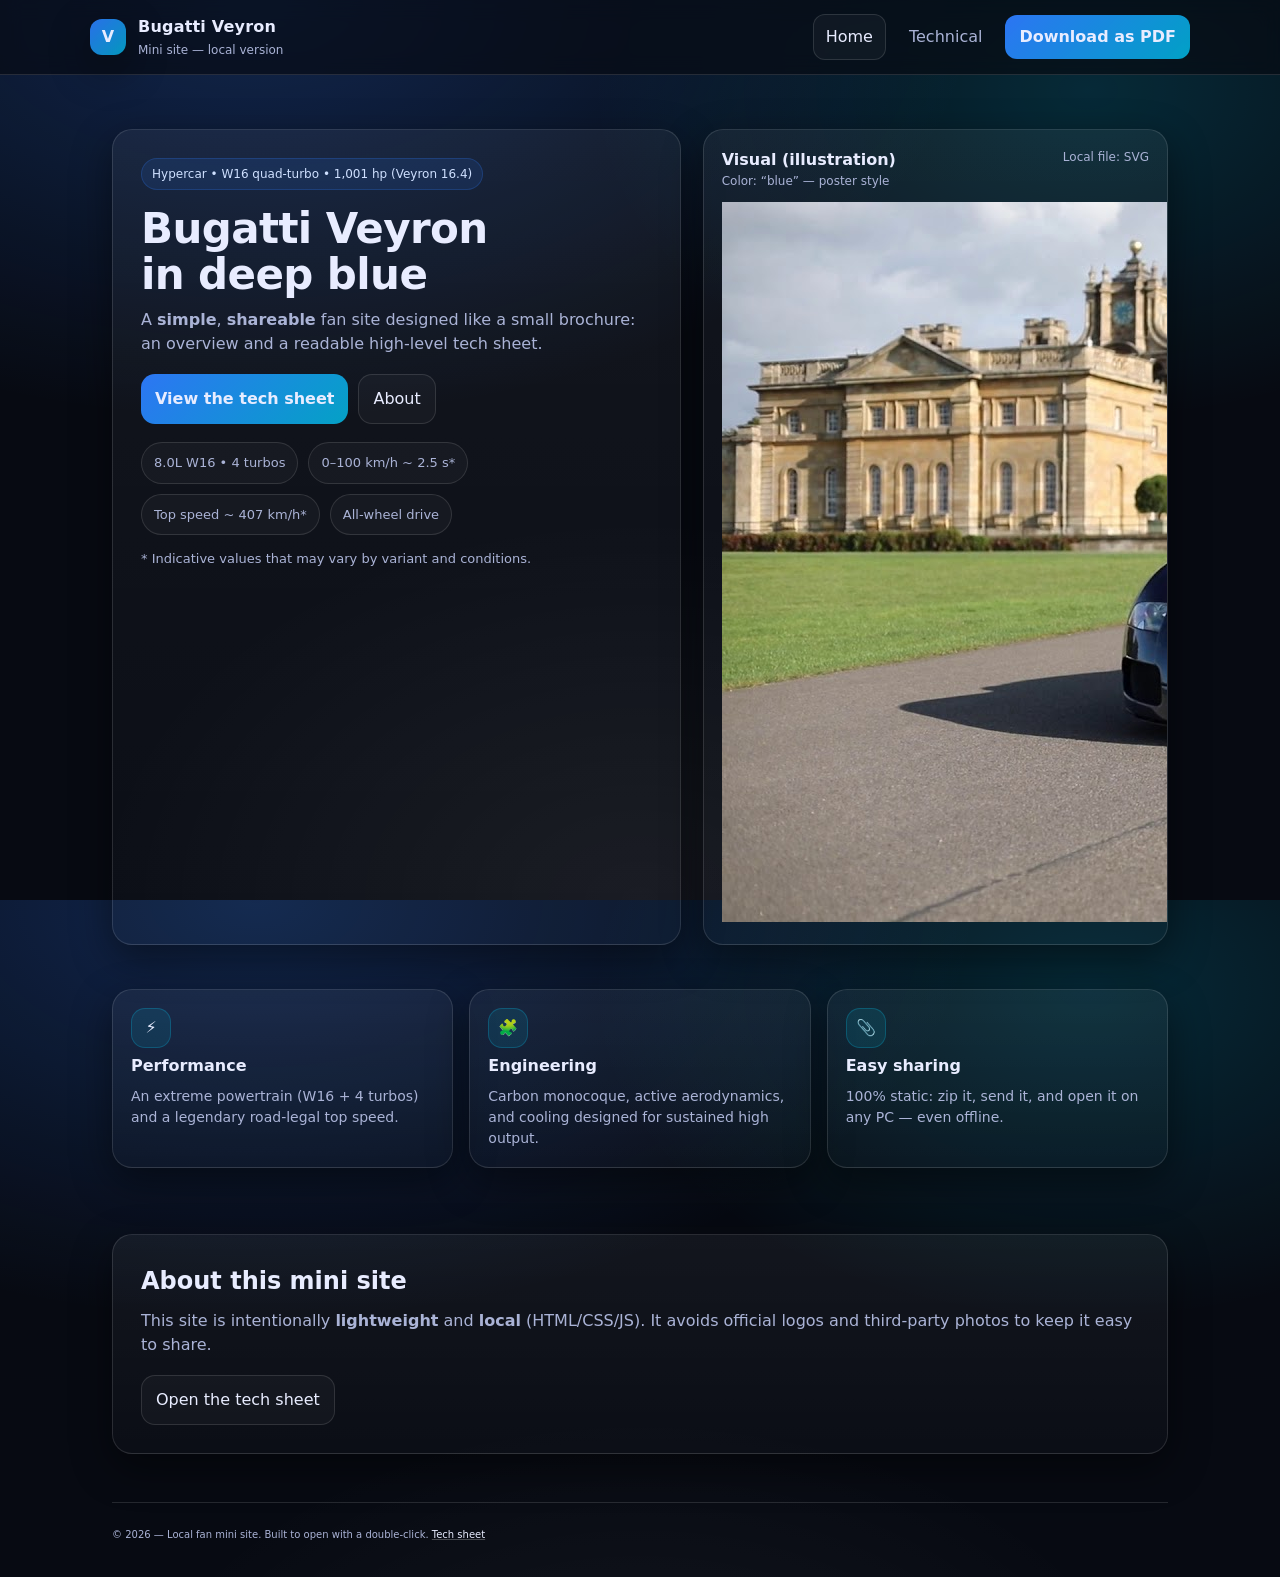
==== index.html @ 1351d6bc "Fix image source and clean up caption Updated image source and removed caption." ====
<!doctype html>
<html lang="en">
<head>
  <meta charset="utf-8" />
  <meta name="viewport" content="width=device-width, initial-scale=1" />
  <title>Bugatti Veyron — Fan site (local)</title>
  <meta name="description" content="A lightweight local fan website about a blue Bugatti Veyron: home + high-level technical brochure page." />
  <link rel="stylesheet" href="assets/styles.css" />
</head>
<body>

<header>
  <div class="container nav">
    <a class="brand" href="index.html">
      <div class="badge">V</div>
      <div class="brandText">
        <div class="title">Bugatti Veyron</div>
        <div class="subtitle">Mini site — local version</div>
      </div>
    </a>
    <nav class="links" aria-label="Main navigation">
      <a class="link" aria-current="page" href="index.html">Home</a>
      <a class="link" href="technical.html">Technical</a>
      <a class="cta" href="technical.html#print">Download as PDF</a>
    </nav>
  </div>
</header>

<main class="container">
  <section class="hero">
    <div class="heroGrid">
      <div class="card heroCard">
        <span class="kicker">Hypercar • W16 quad‑turbo • 1,001 hp (Veyron 16.4)</span>
        <h1>Bugatti Veyron<br/>in deep blue</h1>
        <p class="lead">
          A <b>simple</b>, <b>shareable</b> fan site designed like a small brochure: an overview and a readable high‑level tech sheet.
        </p>
        <div class="btnRow">
          <a class="btn btnPrimary" href="technical.html">View the tech sheet</a>
          <a class="btn" href="#about">About</a>
        </div>

        <div class="pills" aria-label="Key figures">
          <div class="pill">8.0L W16 • 4 turbos</div>
          <div class="pill">0–100 km/h ~ 2.5 s*</div>
          <div class="pill">Top speed ~ 407 km/h*</div>
          <div class="pill">All‑wheel drive</div>
        </div>
        <p class="lead" style="margin-top:14px; font-size:13px; color:var(--muted)">
          * Indicative values that may vary by variant and conditions.
        </p>
      </div>

      <div class="card mediaCard">
        <div class="mediaTop">
          <div>
            <div class="mediaTitle">Visual (illustration)</div>
            <div class="mediaNote">Color: “blue” — poster style</div>
          </div>
          <div class="mediaNote">Local file: SVG</div>
        </div>
        <div class="figure">
          <img src="assets/Veyron Water Blue.png"  />
        </div>
      </div>
    </div>
  </section>

  <section class="section">
    <div class="grid3">
      <div class="card tile">
        <div class="icon">⚡</div>
        <h3>Performance</h3>
        <p>An extreme powertrain (W16 + 4 turbos) and a legendary road‑legal top speed.</p>
      </div>
      <div class="card tile">
        <div class="icon">🧩</div>
        <h3>Engineering</h3>
        <p>Carbon monocoque, active aerodynamics, and cooling designed for sustained high output.</p>
      </div>
      <div class="card tile">
        <div class="icon">📎</div>
        <h3>Easy sharing</h3>
        <p>100% static: zip it, send it, and open it on any PC — even offline.</p>
      </div>
    </div>
  </section>

  <section id="about" class="section">
    <div class="card heroCard">
      <h2 style="margin:0 0 10px; font-size:24px">About this mini site</h2>
      <p class="lead" style="margin:0">
        This site is intentionally <b>lightweight</b> and <b>local</b> (HTML/CSS/JS).  
        It avoids official logos and third‑party photos to keep it easy to share.
      </p>
      <div class="btnRow" style="margin-top:18px">
        <a class="btn" href="technical.html">Open the tech sheet</a>
      </div>
    </div>
  </section>

  <footer class="footer">
    <div class="container" style="padding:0">
      <small>© <span data-year></span> — Local fan mini site. Built to open with a double‑click. <a href="technical.html">Tech sheet</a></small>
    </div>
  </footer>
</main>

<script src="assets/script.js"></script>
</body>
</html>
---- assets/styles.css ----
:root{
  --bg:#070A12;
  --panel:#0E1426;
  --panel2:#0A1020;
  --text:#E8ECFF;
  --muted:#AAB3D6;
  --accent:#2E7BFF;
  --accent2:#00D1FF;
  --line:rgba(255,255,255,.12);
  --shadow: 0 14px 40px rgba(0,0,0,.45);
  --radius:20px;
  --max:1100px;
  --font: ui-sans-serif, system-ui, -apple-system, "Segoe UI", Roboto, Arial, "Noto Sans", "Liberation Sans", sans-serif;
}

*{box-sizing:border-box}
html,body{height:100%}
body{
  margin:0;
  font-family:var(--font);
  background:
    radial-gradient(1200px 700px at 20% 0%, rgba(46,123,255,.25), transparent 60%),
    radial-gradient(900px 600px at 85% 10%, rgba(0,209,255,.16), transparent 55%),
    radial-gradient(1000px 700px at 50% 100%, rgba(255,255,255,.06), transparent 55%),
    var(--bg);
  color:var(--text);
  line-height:1.5;
}

a{color:inherit; text-decoration:none}
a:hover{opacity:.92}

.container{max-width:var(--max); margin:0 auto; padding:0 22px}
header{
  position:sticky; top:0; z-index:10;
  backdrop-filter: blur(10px);
  background: rgba(7,10,18,.65);
  border-bottom:1px solid var(--line);
}
.nav{
  display:flex; align-items:center; justify-content:space-between;
  padding:14px 0;
}
.brand{display:flex; align-items:center; gap:12px}
.badge{
  width:36px; height:36px; border-radius:12px;
  background: linear-gradient(135deg, rgba(46,123,255,.9), rgba(0,209,255,.7));
  box-shadow: var(--shadow);
  display:grid; place-items:center;
  font-weight:800;
}
.brand .title{font-weight:800; letter-spacing:.2px}
.brand .subtitle{font-size:12px; color:var(--muted); margin-top:2px}
.brandText{display:flex; flex-direction:column}

.links{display:flex; gap:10px; align-items:center}
.link{
  padding:10px 12px;
  border-radius:12px;
  border:1px solid transparent;
  color:var(--muted);
}
.link[aria-current="page"]{color:var(--text); border-color:var(--line); background:rgba(255,255,255,.04)}
.cta{
  padding:10px 14px;
  border-radius:12px;
  background: linear-gradient(135deg, rgba(46,123,255,.95), rgba(0,209,255,.75));
  border:0;
  font-weight:700;
}

.hero{
  padding:54px 0 26px;
}
.heroGrid{
  display:grid;
  grid-template-columns: 1.1fr .9fr;
  gap:22px;
  align-items:stretch;
}
@media (max-width: 900px){
  .heroGrid{grid-template-columns:1fr; }
}

.card{
  background: linear-gradient(180deg, rgba(255,255,255,.05), rgba(255,255,255,.02));
  border:1px solid var(--line);
  border-radius:var(--radius);
  box-shadow: var(--shadow);
}
.heroCard{padding:28px}
.kicker{
  display:inline-flex; gap:8px; align-items:center;
  padding:6px 10px;
  border-radius:999px;
  background:rgba(46,123,255,.12);
  border:1px solid rgba(46,123,255,.22);
  color:#CFE0FF;
  font-size:12px;
}
h1{margin:16px 0 10px; font-size:42px; line-height:1.1; letter-spacing:-.6px}
@media (max-width: 520px){ h1{font-size:34px} }
.lead{color:var(--muted); font-size:16px; margin:0 0 18px}

.pills{display:flex; flex-wrap:wrap; gap:10px; margin:18px 0 0}
.pill{
  padding:10px 12px;
  border-radius:999px;
  border:1px solid var(--line);
  background:rgba(255,255,255,.03);
  color:var(--muted);
  font-size:13px;
}

.mediaCard{overflow:hidden; display:flex; flex-direction:column}
.mediaTop{
  padding:18px 18px 0;
  display:flex; justify-content:space-between; align-items:flex-start; gap:16px;
}
.mediaTitle{font-weight:800}
.mediaNote{color:var(--muted); font-size:12px}

.figure{
  display:grid;
  place-items:center;
  padding:12px 18px 22px;
}
.figure svg{width:100%; height:auto; max-width:520px}
.caption{
  padding:0 18px 20px;
  color:var(--muted);
  font-size:12px;
}

.section{padding:18px 0 48px}
.grid3{
  display:grid;
  grid-template-columns: repeat(3, 1fr);
  gap:16px;
}
@media (max-width: 900px){
  .grid3{grid-template-columns:1fr}
}
.tile{padding:18px}
.tile h3{margin:6px 0 8px; font-size:16px}
.tile p{margin:0; color:var(--muted); font-size:14px}
.icon{
  width:40px; height:40px; border-radius:14px;
  background:rgba(0,209,255,.10);
  border:1px solid rgba(0,209,255,.22);
  display:grid; place-items:center;
}

.footer{
  padding:22px 0 34px;
  border-top:1px solid var(--line);
  color:var(--muted);
  font-size:12px;
}
small a{color:var(--text); text-decoration:underline; text-decoration-color:rgba(255,255,255,.25)}

.pageTitle{padding:34px 0 14px}
.pageTitle h2{margin:0; font-size:30px; letter-spacing:-.4px}
.pageTitle p{margin:10px 0 0; color:var(--muted)}

.specGrid{
  display:grid;
  grid-template-columns: 1fr 1fr;
  gap:16px;
}
@media (max-width: 900px){
  .specGrid{grid-template-columns:1fr}
}

.specCard{padding:18px}
.specCard h3{margin:0 0 12px}
.specRow{
  display:flex; justify-content:space-between; gap:18px;
  padding:10px 0;
  border-top:1px solid var(--line);
  color:var(--muted);
}
.specRow:first-of-type{border-top:0}
.specRow b{color:var(--text); font-weight:700}

.noteBox{
  padding:14px 16px;
  border-radius:16px;
  border:1px dashed rgba(255,255,255,.22);
  background:rgba(255,255,255,.03);
  color:var(--muted);
  font-size:13px;
}

.btnRow{display:flex; flex-wrap:wrap; gap:10px; margin-top:14px}
button, .btn{
  cursor:pointer;
  font-family:inherit;
}
.btn{
  display:inline-flex; align-items:center; gap:10px;
  padding:12px 14px;
  border-radius:14px;
  border:1px solid var(--line);
  background:rgba(255,255,255,.03);
  color:var(--text);
}
.btn:hover{background:rgba(255,255,255,.05)}
.btnPrimary{
  border:0;
  background: linear-gradient(135deg, rgba(46,123,255,.95), rgba(0,209,255,.75));
  font-weight:800;
}
kbd{
  font-family: ui-monospace, SFMono-Regular, Menlo, Monaco, Consolas, "Liberation Mono", monospace;
  font-size:12px;
  padding:2px 6px;
  border-radius:8px;
  border:1px solid var(--line);
  background: rgba(0,0,0,.25);
  color: var(--muted);
}
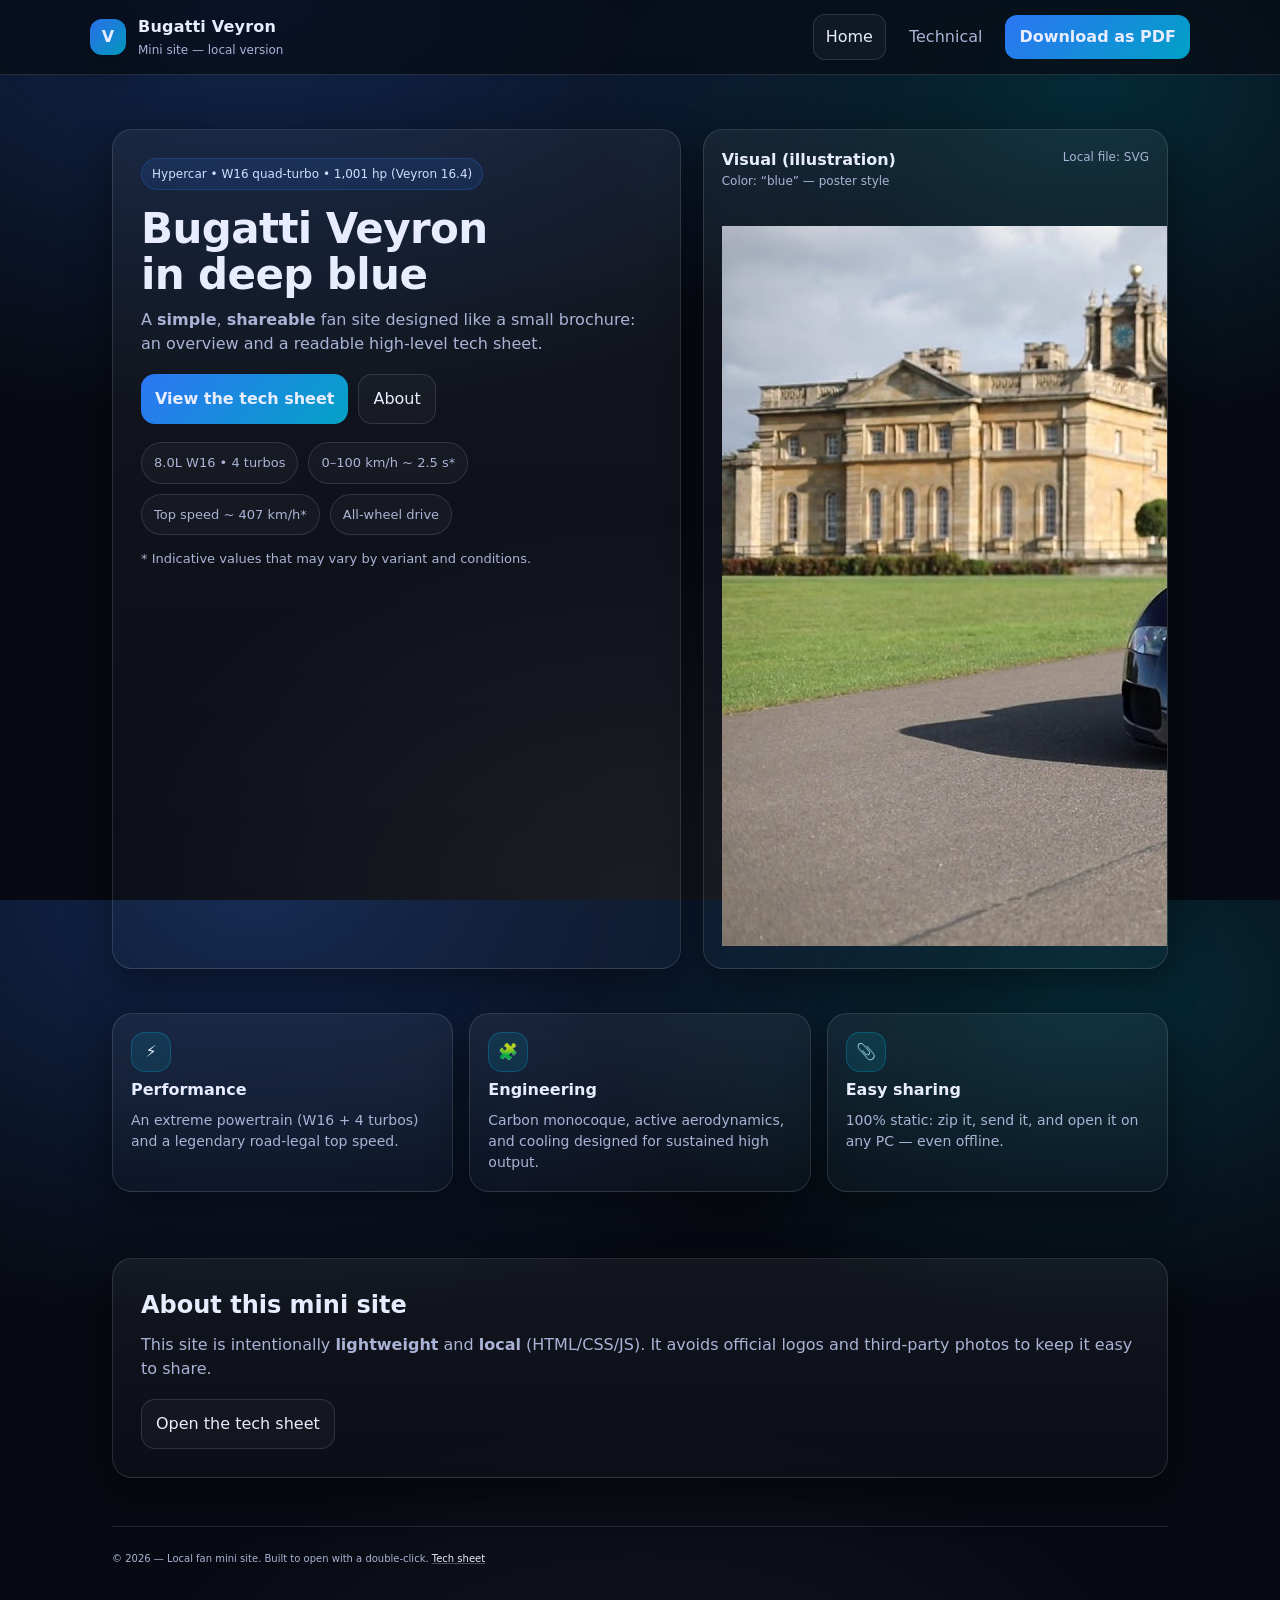
==== commit 5bd66e79: "Add responsive class to image in index.html" ====
--- a/index.html
+++ b/index.html
@@ -60,7 +60,7 @@
           <div class="mediaNote">Local file: SVG</div>
         </div>
         <div class="figure">
-          <img src="assets/Veyron Water Blue.png"  />
+          <<img src="assets/VeyronBlue.png" class="responsive-img" />
         </div>
       </div>
     </div>
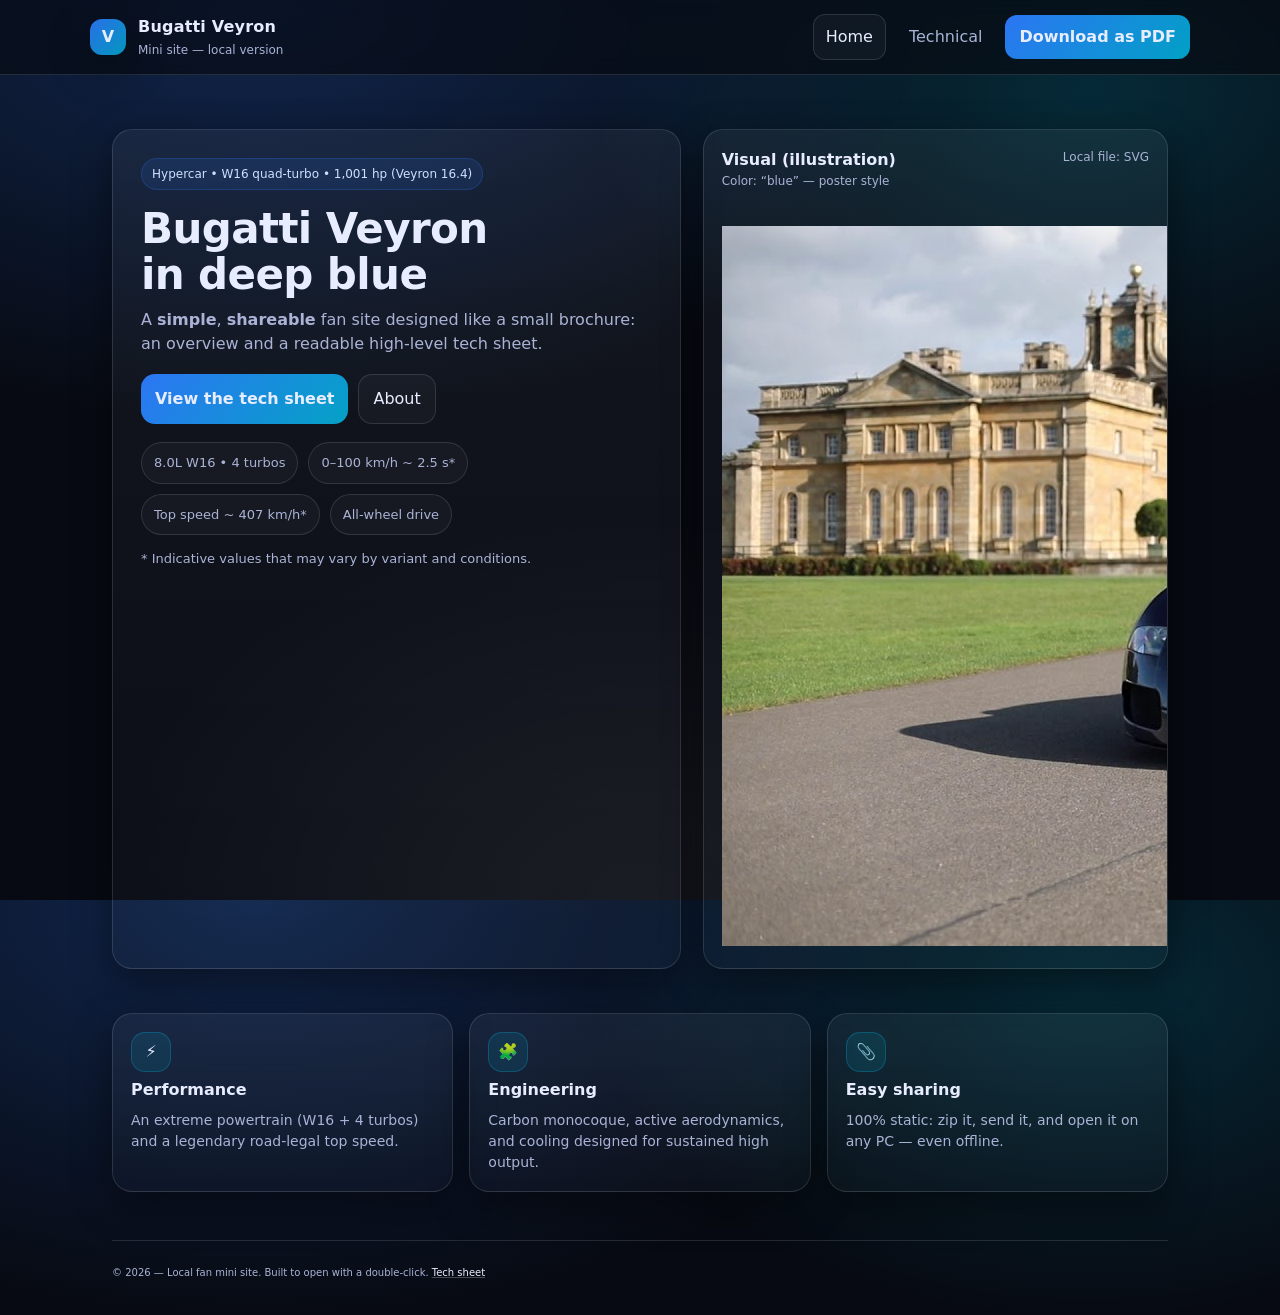
==== commit 91af7fdd: "Remove 'About' section from index.html Removed the 'About this mini site' section from the HTML." ====
--- a/index.html
+++ b/index.html
@@ -86,18 +86,6 @@
     </div>
   </section>
 
-  <section id="about" class="section">
-    <div class="card heroCard">
-      <h2 style="margin:0 0 10px; font-size:24px">About this mini site</h2>
-      <p class="lead" style="margin:0">
-        This site is intentionally <b>lightweight</b> and <b>local</b> (HTML/CSS/JS).  
-        It avoids official logos and third‑party photos to keep it easy to share.
-      </p>
-      <div class="btnRow" style="margin-top:18px">
-        <a class="btn" href="technical.html">Open the tech sheet</a>
-      </div>
-    </div>
-  </section>
 
   <footer class="footer">
     <div class="container" style="padding:0">
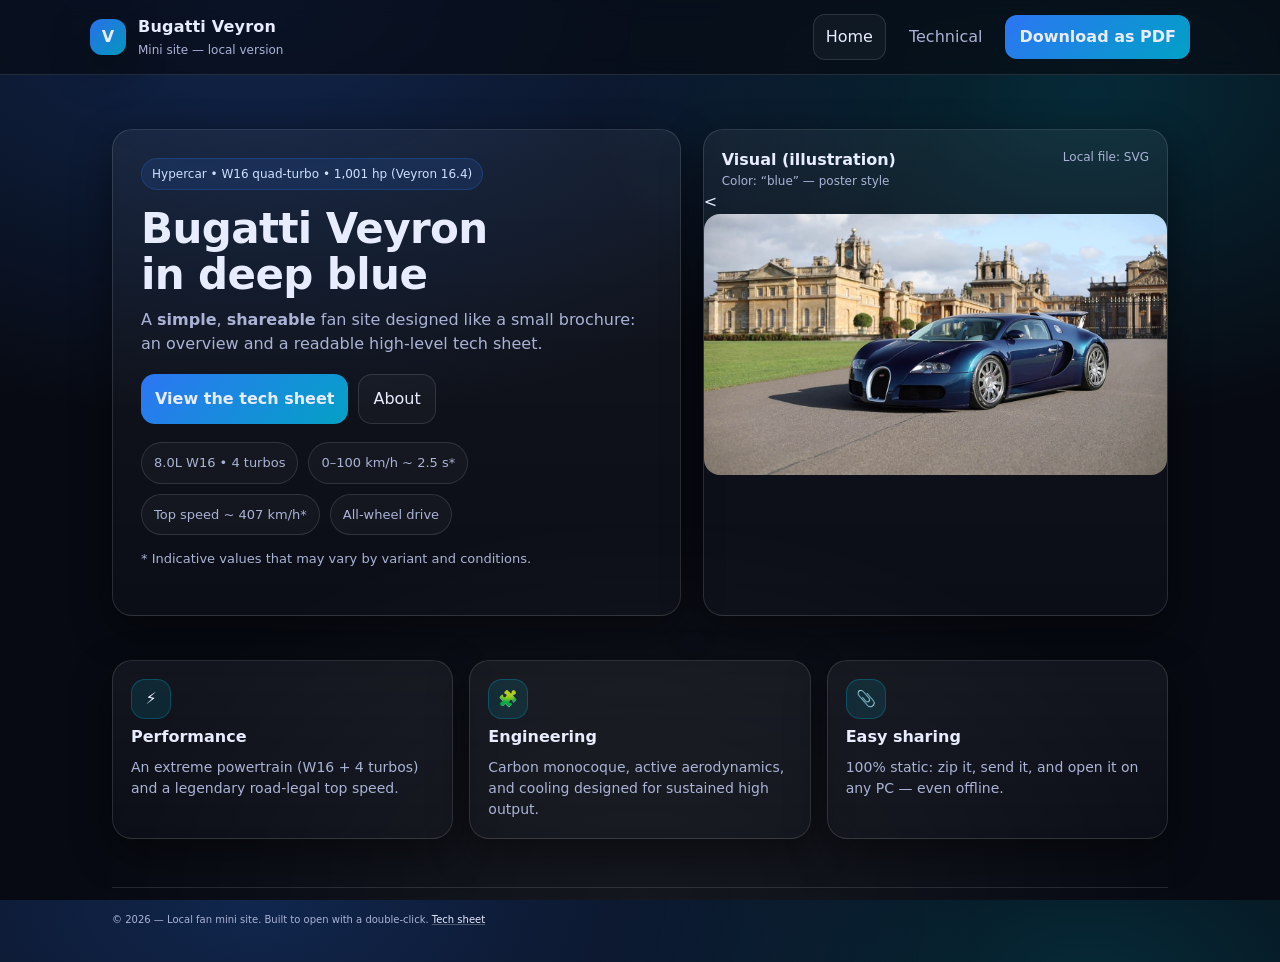
==== commit 87c3fc1e: "Update index.html" ====
--- a/index.html
+++ b/index.html
@@ -3,7 +3,7 @@
 <head>
   <meta charset="utf-8" />
   <meta name="viewport" content="width=device-width, initial-scale=1" />
-  <title>Bugatti Veyron — Fan site (local)</title>
+  <title>Bugatti Veyron — Fan site </title>
   <meta name="description" content="A lightweight local fan website about a blue Bugatti Veyron: home + high-level technical brochure page." />
   <link rel="stylesheet" href="assets/styles.css" />
 </head>
--- a/assets/styles.css
+++ b/assets/styles.css
@@ -121,16 +121,11 @@
 .mediaTitle{font-weight:800}
 .mediaNote{color:var(--muted); font-size:12px}
 
-.figure{
-  display:grid;
-  place-items:center;
-  padding:12px 18px 22px;
-}
-.figure svg{width:100%; height:auto; max-width:520px}
-.caption{
-  padding:0 18px 20px;
-  color:var(--muted);
-  font-size:12px;
+.figure img{
+  width:100%;
+  height:auto;
+  border-radius:16px;
+  display:block;
 }
 
 .section{padding:18px 0 48px}
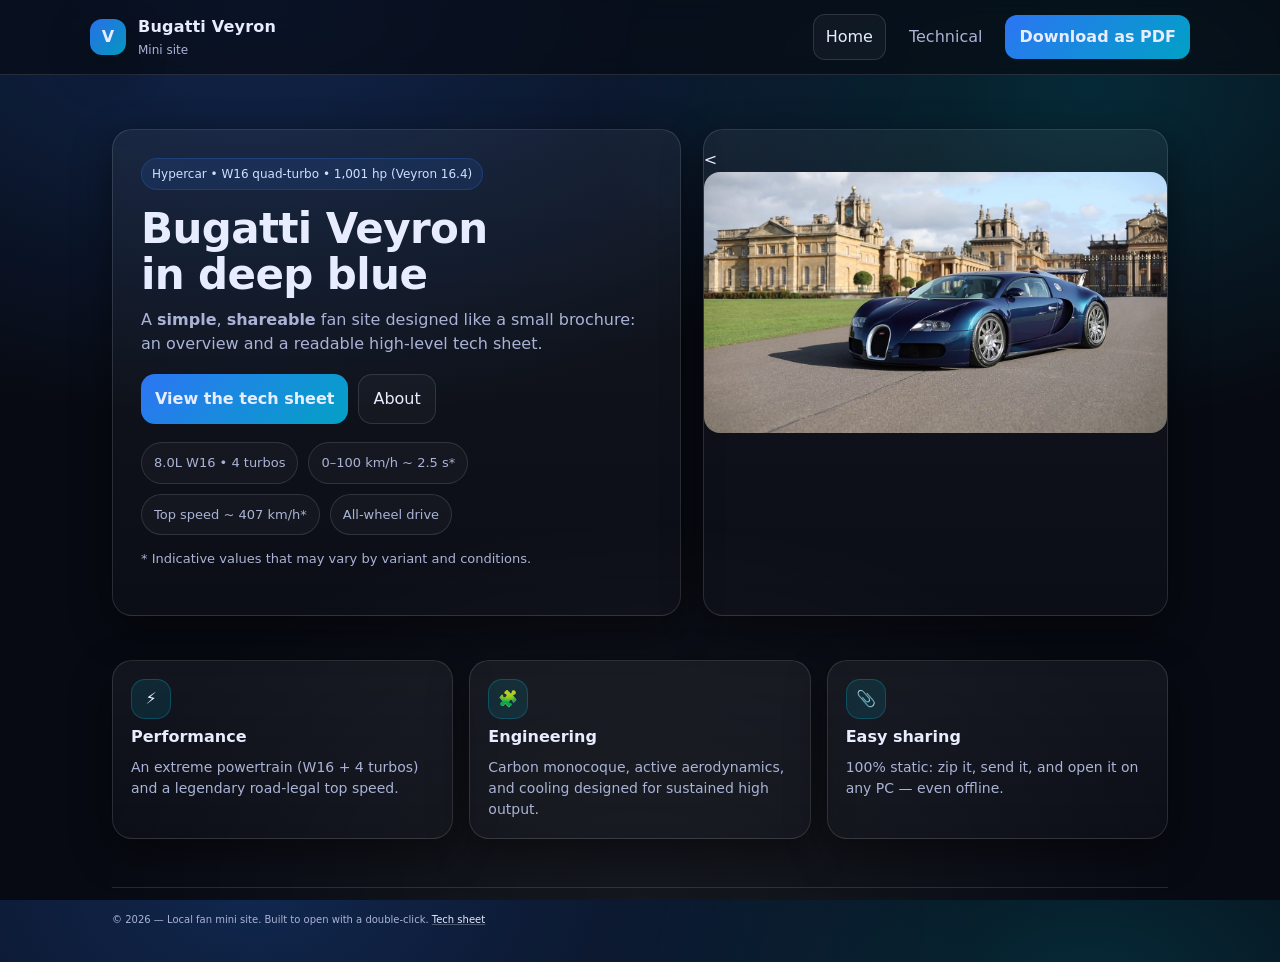
==== commit 1b5ce94e: "Update index.html" ====
--- a/index.html
+++ b/index.html
@@ -15,7 +15,7 @@
       <div class="badge">V</div>
       <div class="brandText">
         <div class="title">Bugatti Veyron</div>
-        <div class="subtitle">Mini site — local version</div>
+        <div class="subtitle">Mini site</div>
       </div>
     </a>
     <nav class="links" aria-label="Main navigation">
@@ -53,11 +53,6 @@
 
       <div class="card mediaCard">
         <div class="mediaTop">
-          <div>
-            <div class="mediaTitle">Visual (illustration)</div>
-            <div class="mediaNote">Color: “blue” — poster style</div>
-          </div>
-          <div class="mediaNote">Local file: SVG</div>
         </div>
         <div class="figure">
           <<img src="assets/VeyronBlue.png" class="responsive-img" />
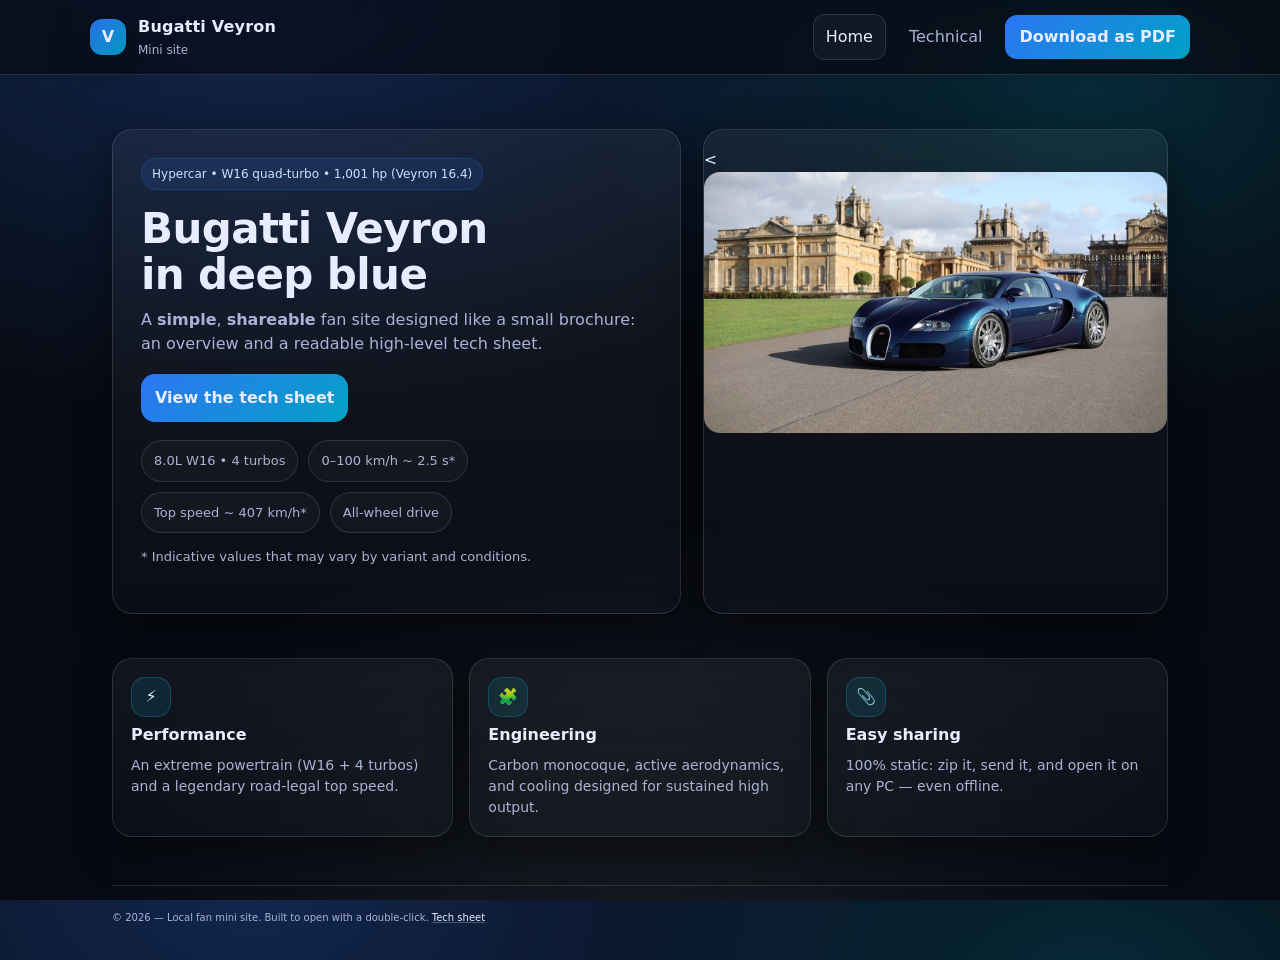
==== commit 36616137: "Update index.html" ====
--- a/index.html
+++ b/index.html
@@ -37,7 +37,6 @@
         </p>
         <div class="btnRow">
           <a class="btn btnPrimary" href="technical.html">View the tech sheet</a>
-          <a class="btn" href="#about">About</a>
         </div>
 
         <div class="pills" aria-label="Key figures">
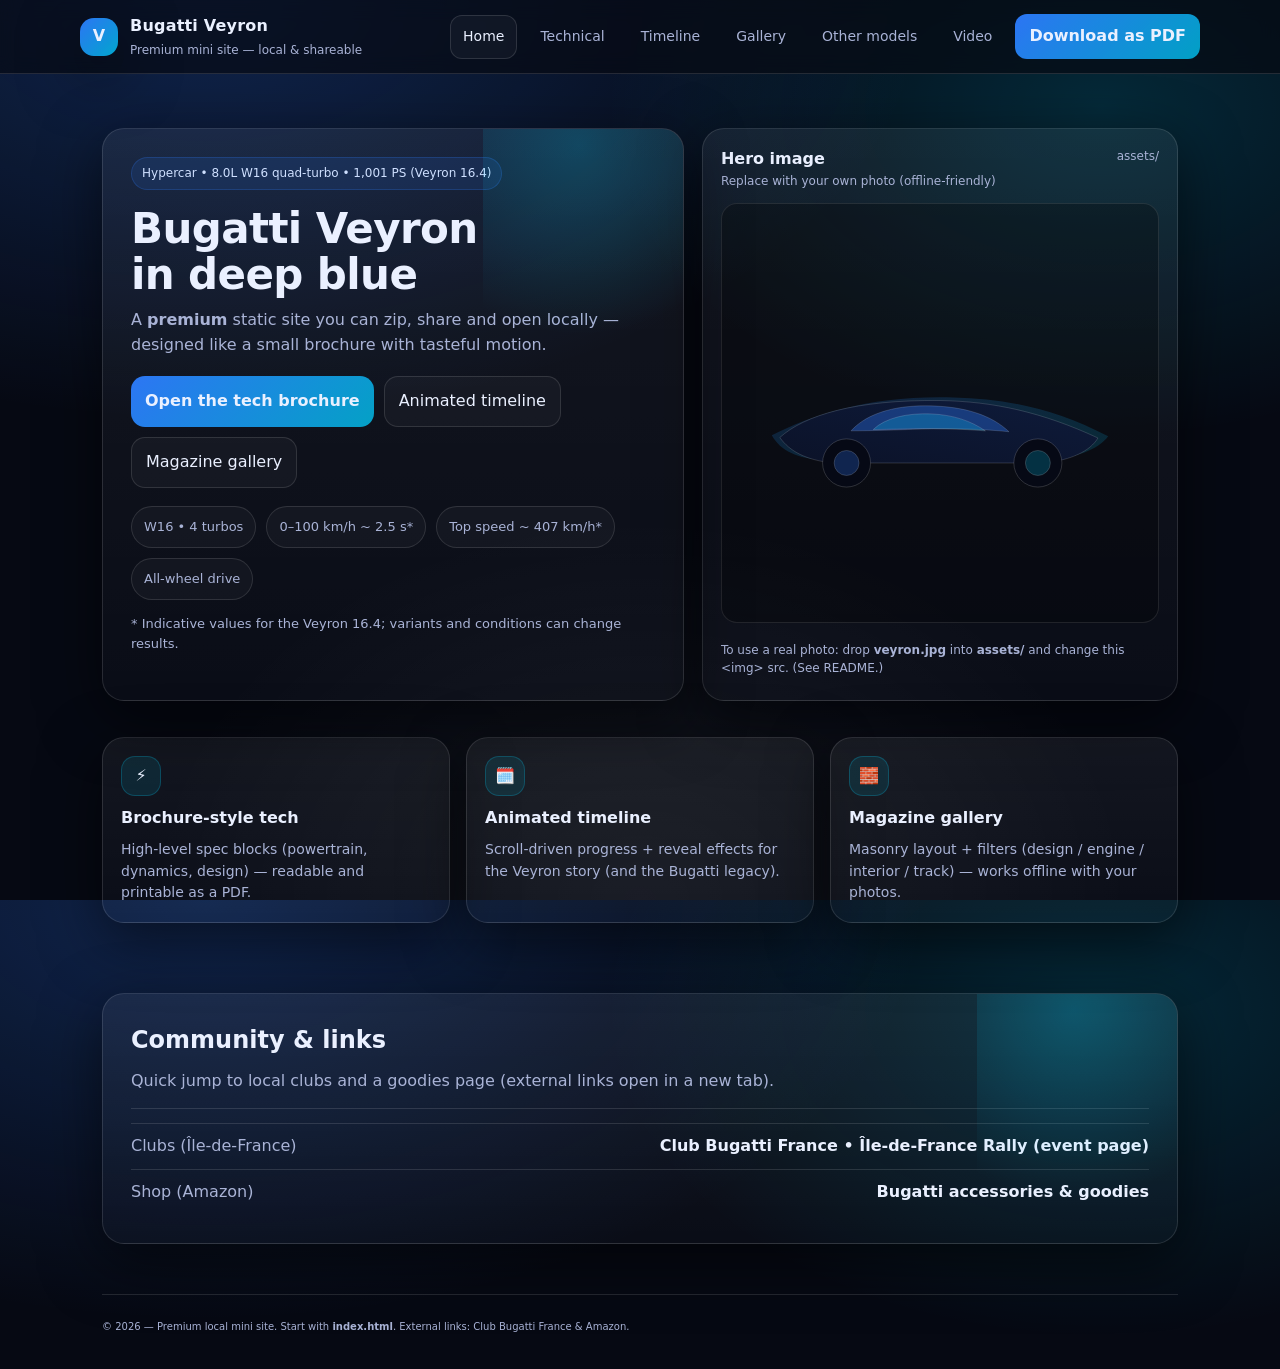
==== commit 743fda61: "Add files via upload" ====
--- a/index.html
+++ b/index.html
@@ -1,11 +1,11 @@
 <!doctype html>
 <html lang="en">
 <head>
-  <meta charset="utf-8" />
-  <meta name="viewport" content="width=device-width, initial-scale=1" />
-  <title>Bugatti Veyron — Fan site </title>
-  <meta name="description" content="A lightweight local fan website about a blue Bugatti Veyron: home + high-level technical brochure page." />
-  <link rel="stylesheet" href="assets/styles.css" />
+  <meta charset="utf-8"/>
+  <meta name="viewport" content="width=device-width, initial-scale=1"/>
+  <title>Bugatti Veyron (Blue) — Premium Fan Mini Site</title>
+  <meta name="description" content="A premium, shareable mini site about the blue Bugatti Veyron: home, brochure tech sheet, animated timeline, gallery, other models configurator, and video."/>
+  <link rel="stylesheet" href="assets/styles.css"/>
 </head>
 <body>
 
@@ -15,12 +15,16 @@
       <div class="badge">V</div>
       <div class="brandText">
         <div class="title">Bugatti Veyron</div>
-        <div class="subtitle">Mini site</div>
+        <div class="subtitle">Premium mini site — local & shareable</div>
       </div>
     </a>
     <nav class="links" aria-label="Main navigation">
       <a class="link" aria-current="page" href="index.html">Home</a>
       <a class="link" href="technical.html">Technical</a>
+      <a class="link" href="timeline.html">Timeline</a>
+      <a class="link" href="gallery.html">Gallery</a>
+      <a class="link" href="other-models.html">Other models</a>
+      <a class="link" href="video.html">Video</a>
       <a class="cta" href="technical.html#print">Download as PDF</a>
     </nav>
   </div>
@@ -29,32 +33,42 @@
 <main class="container">
   <section class="hero">
     <div class="heroGrid">
-      <div class="card heroCard">
-        <span class="kicker">Hypercar • W16 quad‑turbo • 1,001 hp (Veyron 16.4)</span>
+      <div class="card heroCard reveal" data-parallax="0.20">
+        <span class="kicker">Hypercar • 8.0L W16 quad‑turbo • 1,001 PS (Veyron 16.4)</span>
         <h1>Bugatti Veyron<br/>in deep blue</h1>
         <p class="lead">
-          A <b>simple</b>, <b>shareable</b> fan site designed like a small brochure: an overview and a readable high‑level tech sheet.
+          A <b>premium</b> static site you can zip, share and open locally — designed like a small brochure with tasteful motion.
         </p>
         <div class="btnRow">
-          <a class="btn btnPrimary" href="technical.html">View the tech sheet</a>
+          <a class="btn btnPrimary" href="technical.html">Open the tech brochure</a>
+          <a class="btn" href="timeline.html">Animated timeline</a>
+          <a class="btn" href="gallery.html">Magazine gallery</a>
         </div>
 
         <div class="pills" aria-label="Key figures">
-          <div class="pill">8.0L W16 • 4 turbos</div>
+          <div class="pill">W16 • 4 turbos</div>
           <div class="pill">0–100 km/h ~ 2.5 s*</div>
           <div class="pill">Top speed ~ 407 km/h*</div>
           <div class="pill">All‑wheel drive</div>
         </div>
-        <p class="lead" style="margin-top:14px; font-size:13px; color:var(--muted)">
-          * Indicative values that may vary by variant and conditions.
+        <p class="lead" style="margin-top:14px; font-size:13px">
+          * Indicative values for the Veyron 16.4; variants and conditions can change results.
         </p>
       </div>
 
-      <div class="card mediaCard">
+      <div class="card mediaCard reveal">
         <div class="mediaTop">
+          <div>
+            <div class="mediaTitle">Hero image</div>
+            <div class="mediaNote">Replace with your own photo (offline‑friendly)</div>
+          </div>
+          <div class="mediaNote">assets/</div>
         </div>
         <div class="figure">
-          <<img src="assets/VeyronBlue.png" class="responsive-img" />
+          <img src="assets/veyron-illustration.svg" alt="Stylized illustration of a blue Bugatti Veyron"/>
+        </div>
+        <div class="caption">
+          To use a real photo: drop <b>veyron.jpg</b> into <b>assets/</b> and change this &lt;img&gt; src. (See README.)
         </div>
       </div>
     </div>
@@ -62,32 +76,44 @@
 
   <section class="section">
     <div class="grid3">
-      <div class="card tile">
+      <div class="card tile reveal">
         <div class="icon">⚡</div>
-        <h3>Performance</h3>
-        <p>An extreme powertrain (W16 + 4 turbos) and a legendary road‑legal top speed.</p>
+        <h3>Brochure‑style tech</h3>
+        <p>High‑level spec blocks (powertrain, dynamics, design) — readable and printable as a PDF.</p>
       </div>
-      <div class="card tile">
-        <div class="icon">🧩</div>
-        <h3>Engineering</h3>
-        <p>Carbon monocoque, active aerodynamics, and cooling designed for sustained high output.</p>
+      <div class="card tile reveal">
+        <div class="icon">🗓️</div>
+        <h3>Animated timeline</h3>
+        <p>Scroll‑driven progress + reveal effects for the Veyron story (and the Bugatti legacy).</p>
       </div>
-      <div class="card tile">
-        <div class="icon">📎</div>
-        <h3>Easy sharing</h3>
-        <p>100% static: zip it, send it, and open it on any PC — even offline.</p>
+      <div class="card tile reveal">
+        <div class="icon">🧱</div>
+        <h3>Magazine gallery</h3>
+        <p>Masonry layout + filters (design / engine / interior / track) — works offline with your photos.</p>
       </div>
     </div>
   </section>
 
+  <section class="section">
+    <div class="card heroCard reveal">
+      <h2 style="margin:0 0 10px; font-size:24px">Community & links</h2>
+      <p class="lead" style="margin:0">
+        Quick jump to local clubs and a goodies page (external links open in a new tab).
+      </p>
+      
+<div class="hr"></div>
+<div class="specRow"><span>Clubs (Île‑de‑France)</span><b><a href="https://www.clubbugatti.fr/" target="_blank" rel="noopener">Club Bugatti France</a> • <a href="https://www.clubbugatti.fr/event-details/rallye-ile-de-france-2025" target="_blank" rel="noopener">Île‑de‑France Rally (event page)</a></b></div>
+<div class="specRow"><span>Shop (Amazon)</span><b><a href="https://www.amazon.fr/Bugatti-Porte-cl%C3%A9s-Accessoires/s?k=Bugatti&rh=n%3A2711340031" target="_blank" rel="noopener">Bugatti accessories & goodies</a></b></div>
+
+    </div>
+  </section>
 
   <footer class="footer">
     <div class="container" style="padding:0">
-      <small>© <span data-year></span> — Local fan mini site. Built to open with a double‑click. <a href="technical.html">Tech sheet</a></small>
+      <small>© <span data-year></span> — Premium local mini site. Start with <b>index.html</b>. External links: Club Bugatti France & Amazon.</small>
     </div>
   </footer>
 </main>
-
 <script src="assets/script.js"></script>
 </body>
 </html>
--- a/assets/styles.css
+++ b/assets/styles.css
@@ -1,16 +1,18 @@
 
 :root{
-  --bg:#070A12;
-  --panel:#0E1426;
-  --panel2:#0A1020;
-  --text:#E8ECFF;
-  --muted:#AAB3D6;
+  --bg:#060913;
+  --panel:#0C1324;
+  --panel2:#0B1020;
+  --text:#EAF0FF;
+  --muted:#A9B3D6;
+  --line:rgba(255,255,255,.12);
+  --shadow: 0 18px 60px rgba(0,0,0,.55);
+  --radius:22px;
+  --max:1120px;
   --accent:#2E7BFF;
   --accent2:#00D1FF;
-  --line:rgba(255,255,255,.12);
-  --shadow: 0 14px 40px rgba(0,0,0,.45);
-  --radius:20px;
-  --max:1100px;
+  --ok:#39d98a;
+  --warn:#ffcc66;
   --font: ui-sans-serif, system-ui, -apple-system, "Segoe UI", Roboto, Arial, "Noto Sans", "Liberation Sans", sans-serif;
 }
 
@@ -19,90 +21,119 @@
 body{
   margin:0;
   font-family:var(--font);
+  color:var(--text);
   background:
-    radial-gradient(1200px 700px at 20% 0%, rgba(46,123,255,.25), transparent 60%),
-    radial-gradient(900px 600px at 85% 10%, rgba(0,209,255,.16), transparent 55%),
-    radial-gradient(1000px 700px at 50% 100%, rgba(255,255,255,.06), transparent 55%),
+    radial-gradient(1200px 700px at 16% 0%, rgba(46,123,255,.25), transparent 60%),
+    radial-gradient(900px 600px at 86% 12%, rgba(0,209,255,.16), transparent 55%),
+    radial-gradient(900px 700px at 50% 100%, rgba(255,255,255,.06), transparent 55%),
     var(--bg);
-  color:var(--text);
-  line-height:1.5;
+  line-height:1.55;
 }
 
 a{color:inherit; text-decoration:none}
 a:hover{opacity:.92}
 
 .container{max-width:var(--max); margin:0 auto; padding:0 22px}
+
 header{
-  position:sticky; top:0; z-index:10;
+  position:sticky; top:0; z-index:50;
   backdrop-filter: blur(10px);
-  background: rgba(7,10,18,.65);
+  background: rgba(6,9,19,.68);
   border-bottom:1px solid var(--line);
 }
 .nav{
-  display:flex; align-items:center; justify-content:space-between;
+  display:flex; justify-content:space-between; align-items:center;
   padding:14px 0;
+  gap:14px;
 }
 .brand{display:flex; align-items:center; gap:12px}
 .badge{
-  width:36px; height:36px; border-radius:12px;
-  background: linear-gradient(135deg, rgba(46,123,255,.9), rgba(0,209,255,.7));
+  width:38px; height:38px; border-radius:14px;
+  background: linear-gradient(135deg, rgba(46,123,255,.95), rgba(0,209,255,.78));
   box-shadow: var(--shadow);
   display:grid; place-items:center;
-  font-weight:800;
-}
-.brand .title{font-weight:800; letter-spacing:.2px}
-.brand .subtitle{font-size:12px; color:var(--muted); margin-top:2px}
+  font-weight:900;
+}
 .brandText{display:flex; flex-direction:column}
-
-.links{display:flex; gap:10px; align-items:center}
+.brandText .title{font-weight:900; letter-spacing:.2px}
+.brandText .subtitle{font-size:12px; color:var(--muted); margin-top:2px}
+
+.links{display:flex; gap:10px; align-items:center; flex-wrap:wrap; justify-content:flex-end}
 .link{
   padding:10px 12px;
   border-radius:12px;
   border:1px solid transparent;
   color:var(--muted);
-}
-.link[aria-current="page"]{color:var(--text); border-color:var(--line); background:rgba(255,255,255,.04)}
+  font-size:14px;
+}
+.link[aria-current="page"]{
+  color:var(--text);
+  border-color:var(--line);
+  background:rgba(255,255,255,.04)
+}
 .cta{
   padding:10px 14px;
   border-radius:12px;
   background: linear-gradient(135deg, rgba(46,123,255,.95), rgba(0,209,255,.75));
+  font-weight:900;
   border:0;
-  font-weight:700;
-}
-
-.hero{
-  padding:54px 0 26px;
-}
-.heroGrid{
-  display:grid;
-  grid-template-columns: 1.1fr .9fr;
-  gap:22px;
-  align-items:stretch;
-}
-@media (max-width: 900px){
-  .heroGrid{grid-template-columns:1fr; }
-}
-
+}
+
+main{padding-bottom:34px}
+.section{padding:20px 0 50px}
 .card{
-  background: linear-gradient(180deg, rgba(255,255,255,.05), rgba(255,255,255,.02));
+  background: linear-gradient(180deg, rgba(255,255,255,.06), rgba(255,255,255,.02));
   border:1px solid var(--line);
   border-radius:var(--radius);
   box-shadow: var(--shadow);
 }
-.heroCard{padding:28px}
 .kicker{
   display:inline-flex; gap:8px; align-items:center;
-  padding:6px 10px;
-  border-radius:999px;
+  padding:6px 10px; border-radius:999px;
   background:rgba(46,123,255,.12);
   border:1px solid rgba(46,123,255,.22);
   color:#CFE0FF;
   font-size:12px;
 }
+
+.hero{padding:54px 0 16px}
+.heroGrid{
+  display:grid;
+  grid-template-columns: 1.1fr .9fr;
+  gap:18px;
+  align-items:stretch;
+}
+@media (max-width: 980px){
+  .heroGrid{grid-template-columns:1fr}
+}
+.heroCard{padding:28px; position:relative; overflow:hidden}
+.heroCard:before{
+  content:"";
+  position:absolute; inset:-80px -120px auto auto;
+  width:320px; height:320px;
+  background: radial-gradient(circle at 30% 30%, rgba(0,209,255,.22), transparent 60%);
+  transform: translate(var(--px,0px), var(--py,0px));
+  transition: transform .08s linear;
+  pointer-events:none;
+}
 h1{margin:16px 0 10px; font-size:42px; line-height:1.1; letter-spacing:-.6px}
 @media (max-width: 520px){ h1{font-size:34px} }
 .lead{color:var(--muted); font-size:16px; margin:0 0 18px}
 
+.btnRow{display:flex; flex-wrap:wrap; gap:10px; margin-top:14px}
+.btn{
+  display:inline-flex; align-items:center; gap:10px;
+  padding:12px 14px;
+  border-radius:14px;
+  border:1px solid var(--line);
+  background:rgba(255,255,255,.03);
+  color:var(--text);
+  cursor:pointer;
+}
+.btn:hover{background:rgba(255,255,255,.06)}
+.btnPrimary{border:0; font-weight:900;
+  background: linear-gradient(135deg, rgba(46,123,255,.95), rgba(0,209,255,.75));
+}
 .pills{display:flex; flex-wrap:wrap; gap:10px; margin:18px 0 0}
 .pill{
   padding:10px 12px;
@@ -118,27 +149,28 @@
   padding:18px 18px 0;
   display:flex; justify-content:space-between; align-items:flex-start; gap:16px;
 }
-.mediaTitle{font-weight:800}
+.mediaTitle{font-weight:900}
 .mediaNote{color:var(--muted); font-size:12px}
-
+.figure{padding:12px 18px 18px}
 .figure img{
   width:100%;
-  height:auto;
+  height:420px;
+  object-fit:contain;
   border-radius:16px;
   display:block;
-}
-
-.section{padding:18px 0 48px}
+  background: rgba(0,0,0,.28);
+  border:1px solid rgba(255,255,255,.10);
+}
+.caption{padding:0 18px 18px; color:var(--muted); font-size:12px}
+
 .grid3{
   display:grid;
   grid-template-columns: repeat(3, 1fr);
   gap:16px;
 }
-@media (max-width: 900px){
-  .grid3{grid-template-columns:1fr}
-}
+@media (max-width: 980px){ .grid3{grid-template-columns:1fr} }
 .tile{padding:18px}
-.tile h3{margin:6px 0 8px; font-size:16px}
+.tile h3{margin:10px 0 8px; font-size:16px}
 .tile p{margin:0; color:var(--muted); font-size:14px}
 .icon{
   width:40px; height:40px; border-radius:14px;
@@ -147,27 +179,12 @@
   display:grid; place-items:center;
 }
 
-.footer{
-  padding:22px 0 34px;
-  border-top:1px solid var(--line);
-  color:var(--muted);
-  font-size:12px;
-}
-small a{color:var(--text); text-decoration:underline; text-decoration-color:rgba(255,255,255,.25)}
-
 .pageTitle{padding:34px 0 14px}
 .pageTitle h2{margin:0; font-size:30px; letter-spacing:-.4px}
 .pageTitle p{margin:10px 0 0; color:var(--muted)}
 
-.specGrid{
-  display:grid;
-  grid-template-columns: 1fr 1fr;
-  gap:16px;
-}
-@media (max-width: 900px){
-  .specGrid{grid-template-columns:1fr}
-}
-
+.specGrid{display:grid; grid-template-columns:1fr 1fr; gap:16px}
+@media (max-width: 980px){ .specGrid{grid-template-columns:1fr} }
 .specCard{padding:18px}
 .specCard h3{margin:0 0 12px}
 .specRow{
@@ -177,8 +194,7 @@
   color:var(--muted);
 }
 .specRow:first-of-type{border-top:0}
-.specRow b{color:var(--text); font-weight:700}
-
+.specRow b{color:var(--text); font-weight:800}
 .noteBox{
   padding:14px 16px;
   border-radius:16px;
@@ -188,25 +204,14 @@
   font-size:13px;
 }
 
-.btnRow{display:flex; flex-wrap:wrap; gap:10px; margin-top:14px}
-button, .btn{
-  cursor:pointer;
-  font-family:inherit;
-}
-.btn{
-  display:inline-flex; align-items:center; gap:10px;
-  padding:12px 14px;
-  border-radius:14px;
-  border:1px solid var(--line);
-  background:rgba(255,255,255,.03);
-  color:var(--text);
-}
-.btn:hover{background:rgba(255,255,255,.05)}
-.btnPrimary{
-  border:0;
-  background: linear-gradient(135deg, rgba(46,123,255,.95), rgba(0,209,255,.75));
-  font-weight:800;
-}
+.footer{
+  padding:22px 0 34px;
+  border-top:1px solid var(--line);
+  color:var(--muted);
+  font-size:12px;
+}
+small a{color:var(--text); text-decoration:underline; text-decoration-color:rgba(255,255,255,.25)}
+
 kbd{
   font-family: ui-monospace, SFMono-Regular, Menlo, Monaco, Consolas, "Liberation Mono", monospace;
   font-size:12px;
@@ -216,3 +221,114 @@
   background: rgba(0,0,0,.25);
   color: var(--muted);
 }
+
+/* Animations */
+.reveal{opacity:0; transform: translateY(16px); transition: opacity .7s ease, transform .7s ease}
+.reveal.is-in{opacity:1; transform:none}
+.parallax{transform: translateY(var(--par,0px)); transition: transform .08s linear}
+
+/* Timeline */
+.timeline{
+  position:relative;
+  padding-left:22px;
+  margin:8px 0 0;
+}
+.timeline:before{
+  content:"";
+  position:absolute; left:10px; top:0; bottom:0;
+  width:2px; background: rgba(255,255,255,.12);
+}
+.tItem{
+  position:relative;
+  padding:14px 14px 14px 18px;
+  margin:0 0 12px;
+  border-radius:18px;
+  border:1px solid var(--line);
+  background: rgba(255,255,255,.03);
+}
+.tItem:before{
+  content:"";
+  position:absolute; left:-18px; top:18px;
+  width:12px; height:12px; border-radius:999px;
+  background: linear-gradient(135deg, rgba(46,123,255,.95), rgba(0,209,255,.75));
+  box-shadow: 0 10px 20px rgba(0,0,0,.35);
+}
+.tItem h4{margin:0 0 6px; font-size:15px}
+.tItem p{margin:0; color:var(--muted); font-size:14px}
+.progressLine{
+  position:absolute; left:10px; top:0;
+  width:2px; height:0%;
+  background: linear-gradient(180deg, rgba(46,123,255,.95), rgba(0,209,255,.75));
+  border-radius:99px;
+}
+
+/* Gallery */
+.filterRow{display:flex; gap:10px; flex-wrap:wrap; margin:0 0 14px}
+.chip{
+  padding:10px 12px;
+  border-radius:999px;
+  border:1px solid var(--line);
+  background:rgba(255,255,255,.03);
+  color:var(--muted);
+  cursor:pointer;
+  user-select:none;
+}
+.chip[aria-pressed="true"]{color:var(--text); background:rgba(46,123,255,.12); border-color:rgba(46,123,255,.22)}
+.gallery{
+  column-count:3;
+  column-gap:16px;
+}
+@media (max-width: 980px){ .gallery{column-count:1} }
+.gItem{
+  break-inside:avoid;
+  margin:0 0 16px;
+}
+.gCard{overflow:hidden}
+.gImg{
+  width:100%;
+  height:auto;
+  display:block;
+}
+.gBody{padding:14px 16px}
+.gBody h4{margin:0 0 6px; font-size:15px}
+.gBody p{margin:0; color:var(--muted); font-size:13px}
+.tag{display:inline-flex; margin-top:10px; font-size:12px; color:var(--muted)}
+
+/* Configurator */
+.cfgGrid{display:grid; grid-template-columns: .9fr 1.1fr; gap:16px}
+@media (max-width: 980px){ .cfgGrid{grid-template-columns:1fr} }
+.select{
+  width:100%;
+  padding:12px 14px;
+  border-radius:14px;
+  border:1px solid var(--line);
+  background:rgba(0,0,0,.15);
+  color:var(--text);
+}
+.cfgPreview{
+  padding:18px;
+  overflow:hidden;
+}
+.previewBox{
+  border-radius:18px;
+  border:1px solid rgba(255,255,255,.12);
+  background: radial-gradient(900px 420px at 30% 0%, rgba(46,123,255,.18), transparent 55%),
+              radial-gradient(700px 320px at 86% 20%, rgba(0,209,255,.14), transparent 55%),
+              rgba(0,0,0,.18);
+  padding:16px;
+}
+.previewBox img{width:100%; height:260px; object-fit:contain; display:block}
+.cfgSummary{margin-top:12px; color:var(--muted); font-size:13px}
+.price{font-size:22px; font-weight:900; margin:10px 0 0}
+.hr{height:1px; background:rgba(255,255,255,.12); margin:14px 0}
+
+/* Video */
+.videoFrame{
+  width:100%;
+  aspect-ratio: 16 / 9;
+  border-radius:18px;
+  border:1px solid rgba(255,255,255,.12);
+  background: rgba(0,0,0,.25);
+  overflow:hidden;
+}
+.videoFrame iframe{width:100%; height:100%; border:0}
